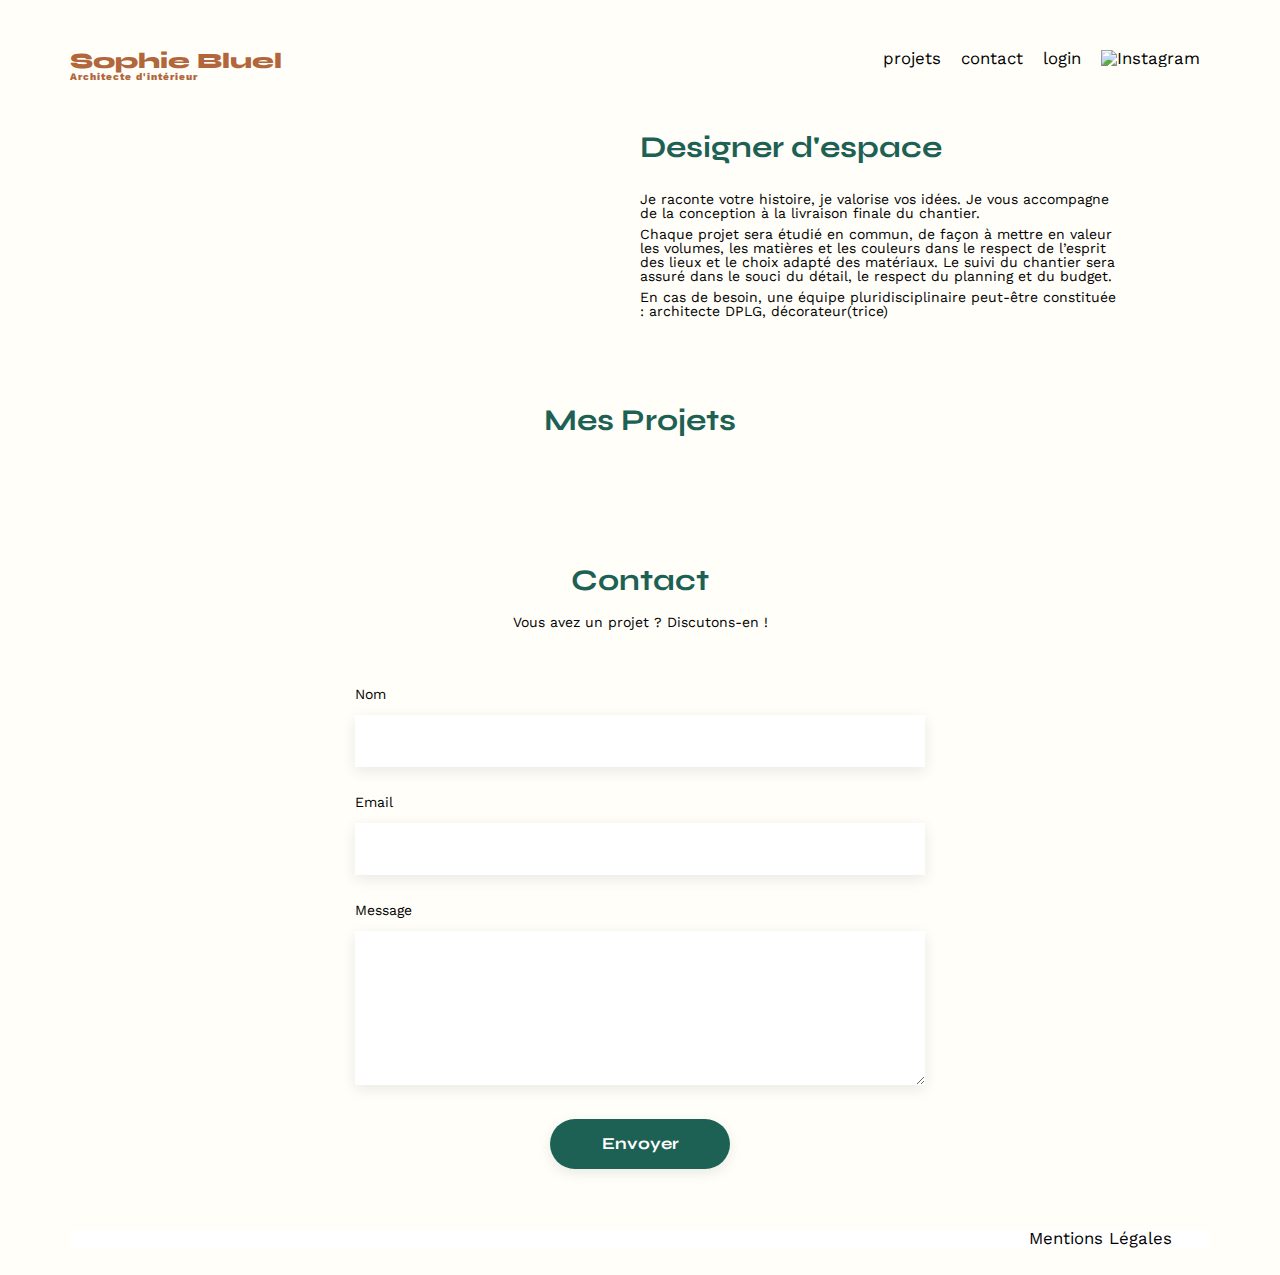
==== FrontEnd/index.html @ 9e283d84 "config.js + mode edition" ====
<!DOCTYPE html>
<html lang="fr">
<head>
	<meta charset="UTF-8">
	<title>Sophie Bluel - Architecte d'intérieur</title>
	<meta name="viewport" content="width=device-width, initial-scale=1.0">
	<link rel="preconnect" href="https://fonts.googleapis.com">
	<link rel="preconnect" href="https://fonts.gstatic.com" crossorigin>
	<link href="https://fonts.googleapis.com/css2?family=Syne:wght@700;800&family=Work+Sans&display=swap" rel="stylesheet">
	<meta name="description" content="">
	<link rel="stylesheet" href="./assets/style.css">
	<script src="https://kit.fontawesome.com/aa090f076d.js" crossorigin="anonymous"></script>
	<script type="module" src="works.js"></script>
	<script type="module" src="config.js"></script>
</head>
<body>
<header>
	<!--<div class="edit-mode"><p><i class="fa-regular fa-pen-to-square"></i> Mode édition</p></div>-->
	<div class="header-edit">
		<h1>Sophie Bluel <span>Architecte d'intérieur</span></h1>
		<nav>
			<ul>
				<li><a href="index.html">projets</a></li>
				<li><a href="#contact">contact</a></li>
				<li><a href="login.html" class="status">login</a>
					<a href="#"class="logout status connected">logout</a>
				</li>
				<li><img src="./assets/icons/instagram.png" alt="Instagram"></li>
			</ul>
		</nav>
	</div>
	
</header>
<main>
	<section id="introduction">
		<figure>
			<img src="./assets/images/sophie-bluel.png" alt="">
		</figure>
		<article>
			<h2>Designer d'espace</h2>
			<p>Je raconte votre histoire, je valorise vos idées. Je vous accompagne de la conception à la livraison finale du chantier.</p>
			<p>Chaque projet sera étudié en commun, de façon à mettre en valeur les volumes, les matières et les couleurs dans le respect de l’esprit des lieux et le choix adapté des matériaux. Le suivi du chantier sera assuré dans le souci du détail, le respect du planning et du budget.</p>
			<p>En cas de besoin, une équipe pluridisciplinaire peut-être constituée : architecte DPLG, décorateur(trice)</p>
		</article>
	</section>
	<section id="portfolio">
		<div class="edit-project">
    		<h2>Mes Projets</h2>
    		<!--<a href="#"><i class="fa-regular fa-pen-to-square"></i>  modifier</a>-->
		</div>
		<div class="btn-filtre">
			<!--
			<button class="btn-tous">Tous</button>
			<button class="btn-objet">Objets</button>
			<button class="btn-appart">Appartements</button>
			<button class="btn-resto">Hotel & restaurants</button>
		-->
			
		</div>
		<div class="gallery">
			<!-- generation works par l'api-->
		</div>
	</section>
	<section id="contact">
		<h2>Contact</h2>
		<p>Vous avez un projet ? Discutons-en !</p>
		<form action="#" method="post">
			<label for="name">Nom</label>
			<input type="text" name="name" id="name">
			<label for="email">Email</label>
			<input type="email" name="email" id="email">
			<label for="message">Message</label>
			<textarea name="message" id="message" cols="30" rows="10"></textarea>
			<input type="submit" value="Envoyer">
		</form>
	</section>
</main>

<footer>
	<nav>
		<ul>
			<li>Mentions Légales</li>
		</ul>
	</nav>
</footer>
</body>
</html>
---- FrontEnd/assets/style.css ----
/* http://meyerweb.com/eric/tools/css/reset/
   v2.0 | 20110126
   License: none (public domain)
*/

html, body, div, span, applet, object, iframe,
h1, h2, h3, h4, h5, h6, p, blockquote, pre,
a, abbr, acronym, address, big, cite, code,
del, dfn, em, img, ins, kbd, q, s, samp,
small, strike, strong, sub, sup, tt, var,
b, u, i, center,
dl, dt, dd, ol, ul, li,
fieldset, form, label, legend,
table, caption, tbody, tfoot, thead, tr, th, td,
article, aside, canvas, details, embed,
figure, figcaption, footer, header, hgroup,
menu, nav, output, ruby, section, summary,
time, mark, audio, video {
	margin: 0;
	padding: 0;
	border: 0;
	font-size: 100%;
	font: inherit;
	vertical-align: baseline;
	
	
}
body {
	background-color:#FFFEF8;
}
/* HTML5 display-role reset for older browsers */
article, aside, details, figcaption, figure,
footer, header, hgroup, menu, nav, section {
	display: block;
}
body {
	line-height: 1;
}
ol, ul {
	list-style: none;
}
blockquote, q {
	quotes: none;
}
blockquote:before, blockquote:after,
q:before, q:after {
	content: '';
	content: none;
}
table {
	border-collapse: collapse;
	border-spacing: 0;
}
/** end reset css**/
body {
	max-width: 1140px;
	margin:auto;
	font-family: 'Work Sans' ;
	font-size: 14px;
}
.header-edit {
	display: flex;
	justify-content: space-between;
	margin: 50px 0
}
.edit-mode{
	display:flex;
	background-color: black;
	height: 50px;
	justify-content: center;
    align-items: center;
}
.edit-mode p{
	color: white;
	text-align: center;
}
section {
	margin: 50px 90px
}
.btn-filtre{
	display: flex;
	justify-content: center;
	gap: 15px;
	margin-bottom: 50px;
}
.btn-filtre button {
	background-color: white;
	font-size: 18px;
	font-family: 'Syne';
	color: #1D6154;
	border: 1px solid #1D6154;
	border-radius: 60px;
	padding: 5px 10px 5px 10px;
}
.btn-filtre .filtre-actif{
	background-color: #1D6154;
	color: white;
}
h1{
	display: flex;
	flex-direction: column;
	font-family: 'Syne';
	font-size: 22px;
	font-weight: 800;
	color: #B1663C
}

h1 > span {
	font-family: 'Work Sans';
	font-size:10px;
	letter-spacing: 0.1em;
;
}

h2{
	font-family: 'Syne';
	font-weight: 700;
	font-size: 30px;
	color: #1D6154
}
nav ul {
	display: flex;
	align-items: center;
	list-style-type: none;

}
nav li {
	padding: 0 10px;
	font-size: 1.2em;
}
a{
	color: black;
	text-decoration: none;
}
a:hover { /*a voir*/
	color: #B1663C;
}
#introduction {
	display: flex;
	align-items: center;
}
#introduction figure {
	flex: 1
}
#introduction img {
	display: block;
	/*margin: auto;*/
	width: 80%;
}
.edit-project{
	display: flex;
    justify-content: center; 
    align-items: center; 
    gap:15px;
}
.edit-link{
	margin-left: 2.5em;
}
.edit-project h2 {
    text-align: center; /* Centre le texte du titre */
}

#introduction article {
	flex: 1
}
#introduction h2 {
	margin-bottom: 1em;
}

#introduction p {
	margin-bottom: 0.5em;
}
#portfolio h2 {
	text-align: center;
	margin-bottom: 1em;
	margin-top: 1em;
}
.gallery {
	width: 100%;
	display: grid;
	grid-template-columns: 1fr 1fr 1fr;
	grid-column-gap: 20px;
	grid-row-gap: 20px;
}

.gallery img {
	width: 100%;

}
#contact {
	width: 50%;
margin: auto;
}
.connected{
	display : none;
}
#login {
	width: 30%;
margin: auto;
display: flex;
flex-direction: column;
}
#login a{
	text-align: center;
	text-decoration: underline;
	color:#3d3d3d;
}
.page-active{
	font-weight: bold;
}
#login a:hover{
	color:#B1663C;
}
.erreur-connect{
	color: red;
}
#contact > * ,#login > *{
	text-align: center;

}
#contact h2, #login h2{
	margin-bottom: 20px;
}
#contact form, #login form {
	text-align: left;
	margin-top:30px;
	display: flex;
	flex-direction: column;
}

#contact input, #login input {
	height: 50px;
	font-size: 1.2em;
	border: none;
	box-shadow: 0px 4px 14px rgba(0, 0, 0, 0.09);
}
#contact label, #login label {
	margin: 2em 0 1em 0;
}
#contact textarea {
	border: none;
	box-shadow: 0px 4px 14px rgba(0, 0, 0, 0.09);
}

input[type="submit"]{
	font-family: 'Syne';
	font-weight: 700;
	color: white;
	background-color: #1D6154;
	margin : 2em auto ;
	width: 180px;
	text-align: center;
	border-radius: 60px ;
}
footer{
	background-color: white;
}
footer nav ul {
	display: flex;
	justify-content: flex-end;
	margin: 2em
}
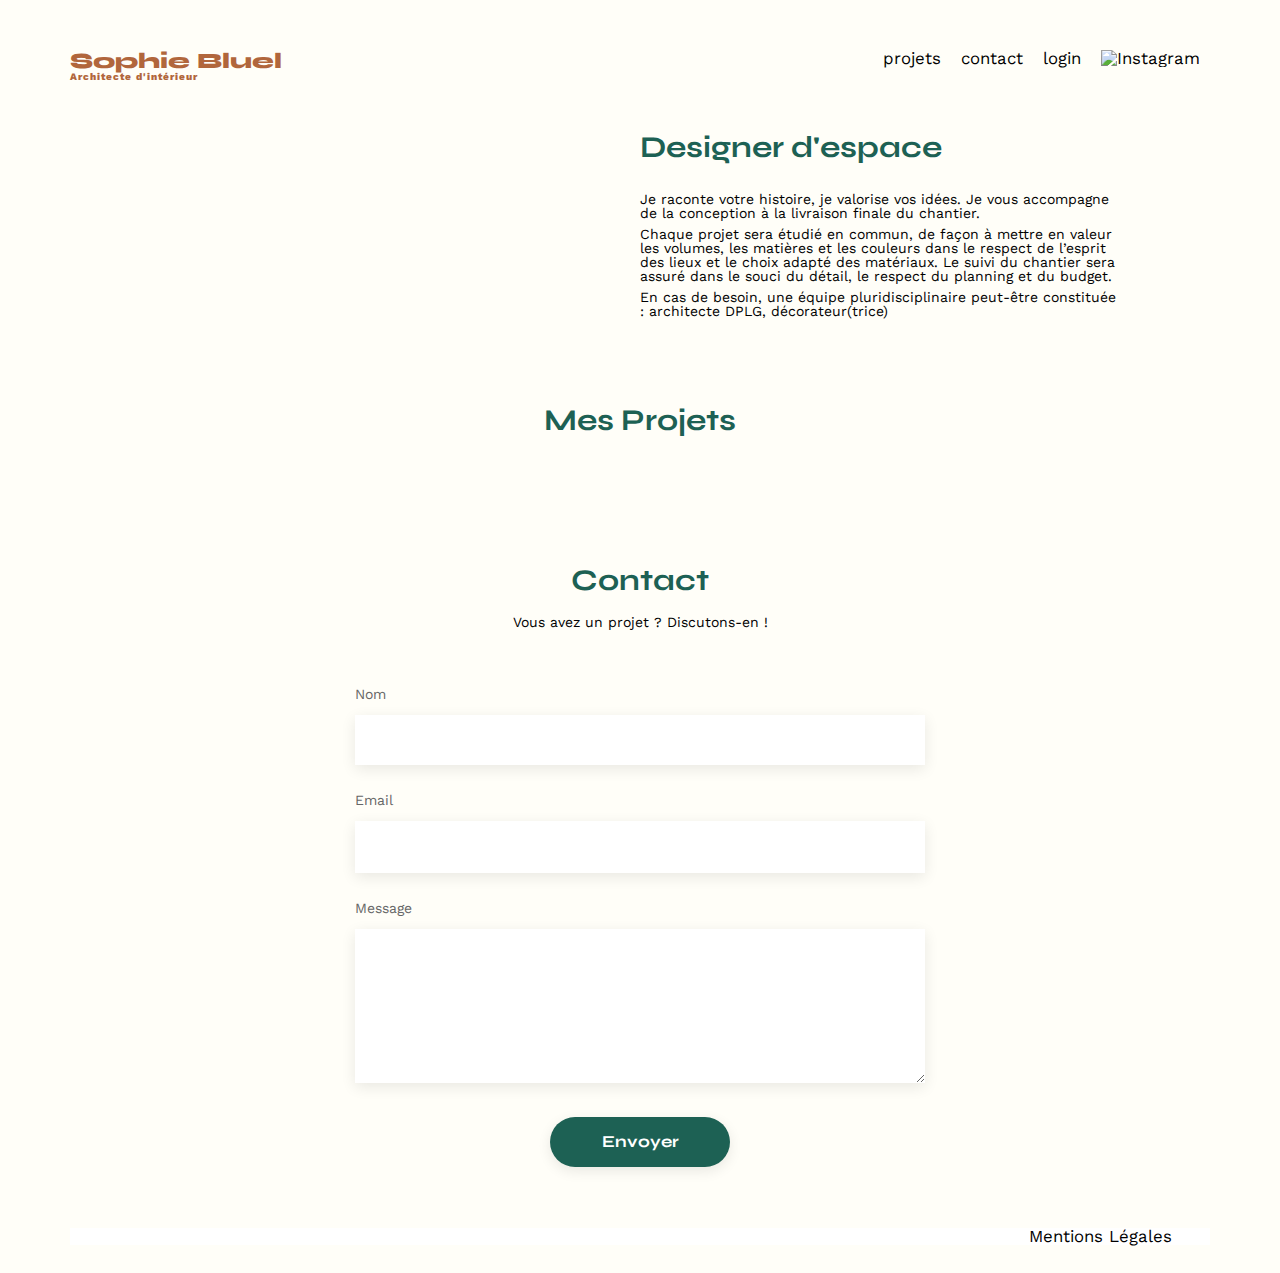
==== commit 78a6572c: "modale ajout html et css" ====
--- a/FrontEnd/index.html
+++ b/FrontEnd/index.html
@@ -10,12 +10,12 @@
 	<meta name="description" content="">
 	<link rel="stylesheet" href="./assets/style.css">
 	<script src="https://kit.fontawesome.com/aa090f076d.js" crossorigin="anonymous"></script>
-	<script type="module" src="works.js"></script>
-	<script type="module" src="config.js"></script>
+	<script type="module" src="./assets/works.js"></script>
+	<script type="module" src="./assets/config.js"></script>
+	<script type="module" src="./assets/edit.js"></script>
 </head>
 <body>
 <header>
-	<!--<div class="edit-mode"><p><i class="fa-regular fa-pen-to-square"></i> Mode édition</p></div>-->
 	<div class="header-edit">
 		<h1>Sophie Bluel <span>Architecte d'intérieur</span></h1>
 		<nav>
@@ -23,7 +23,7 @@
 				<li><a href="index.html">projets</a></li>
 				<li><a href="#contact">contact</a></li>
 				<li><a href="login.html" class="status">login</a>
-					<a href="#"class="logout status connected">logout</a>
+					<a href="#" class="logout status connected">logout</a>
 				</li>
 				<li><img src="./assets/icons/instagram.png" alt="Instagram"></li>
 			</ul>
@@ -46,16 +46,8 @@
 	<section id="portfolio">
 		<div class="edit-project">
     		<h2>Mes Projets</h2>
-    		<!--<a href="#"><i class="fa-regular fa-pen-to-square"></i>  modifier</a>-->
 		</div>
 		<div class="btn-filtre">
-			<!--
-			<button class="btn-tous">Tous</button>
-			<button class="btn-objet">Objets</button>
-			<button class="btn-appart">Appartements</button>
-			<button class="btn-resto">Hotel & restaurants</button>
-		-->
-			
 		</div>
 		<div class="gallery">
 			<!-- generation works par l'api-->
@@ -83,5 +75,52 @@
 		</ul>
 	</nav>
 </footer>
+<div class="background-modale">
+	<div class="modale">
+		<div class="delete-modale inactive-modale">
+			<i class="fa-solid fa-xmark"></i>
+			<h3>Galerie photo</h3>
+			<div class="gallery-modale">
+			</div>
+			<button id="ajout-photo">Ajouter une photo</button>
+		</div>
+		<div class="ajout-modale">
+			<div class="nav-modale">
+				<i class="fa-solid fa-arrow-left"></i>
+				<i class="fa-solid fa-xmark"></i>
+			</div>
+			
+			<h3>Ajout photo</h3>
+			<form class="photo-form">
+				<div class="file-upload">
+					<label for="file-input" class="file-label">
+						<i class="fa-regular fa-image"></i>
+						<span>+ Ajouter photo</span>
+					</label>
+					<input type="file" id="file-input" class="file-input" accept=".jpg, .png" />
+					<p class="file-info">jpg, png : 4mo max</p>
+				</div>
+	
+				<div class="form-group">
+					<label for="title">Titre</label>
+					<input type="text" id="title" placeholder="Titre" required>
+				
+	
+				
+					<label for="category">Catégorie</label>
+					<select id="category" required>
+						<option value="" disabled selected>Choisir une catégorie</option>
+						<option value="nature">Nature</option>
+						<option value="voyage">Voyage</option>
+						<option value="art">Art</option>
+						<option value="autre">Autre</option>
+					</select>
+				</div>
+				<button type="submit" class="submit-btn">Valider</button>
+			</form>
+		</div>
+	
+	</div>
+</div>
 </body>
 </html>
--- a/FrontEnd/assets/style.css
+++ b/FrontEnd/assets/style.css
@@ -2,6 +2,210 @@
    v2.0 | 20110126
    License: none (public domain)
 */
+.background-modale {
+    display: none; 
+    justify-content: center; 
+    align-items: center; 
+    position: fixed; 
+    top: 0; 
+    left: 0; 
+    height: 100vh; 
+    width: 100vw; 
+    background-color: rgba(0, 0, 0, 0.5); 
+    z-index: 1000; 
+}
+.active-modale{
+	display: flex !important;
+}
+.inactive-modale{
+	display: none !important;
+}
+.delete-modale{
+	display: flex;
+	flex-direction: column;
+	align-items: center;
+}
+.ajout-modale{
+	display:flex ;
+	flex-direction: column;
+	width:100%;
+	align-items: center;
+}
+.nav-modale{
+	width:100%;
+	display:flex;
+}
+.fa-arrow-left:hover{
+	cursor:pointer;
+}
+.file-upload{
+	background-color: #e9f5ff;
+    border: 0px dashed #b3d8ff;
+    padding: 20px;
+    border-radius: 10px;
+    text-align: center;
+    margin-bottom: 20px;
+    position: relative;
+	width:100%;
+	box-sizing: border-box;
+}
+.file-label {
+    display: flex;
+	flex-direction: column;
+    font-size: 1em;
+    color: #B9C5CC;
+    cursor: pointer;
+	align-items: center;
+}
+.file-label span{
+	background-color: #cbd6dc;
+	color: #306685;
+	width: 40%;
+    padding: 10px;
+    border-radius: 60px;
+}
+.file-label i {
+    font-size: 4em;
+    margin-bottom: 10px;
+    color: #B9C5CC;
+}
+
+.file-input {
+    display: none;
+}
+.file-info {
+    font-size: 0.9em;
+    color: #666;
+    margin-top: 10px;
+}
+.photo-form{
+	display: flex;
+	flex-direction: column;
+	align-items: center;
+	width: 80%;
+}
+.form-group {
+	display:flex;
+	flex-direction: column;
+	width: 100%;
+    margin-bottom: 15px;
+    text-align: left;
+	border-bottom: 1px solid #b3b3b3;
+	padding-bottom: 20px;
+	gap: 15px;
+}
+label {
+    font-size: 0.9em;
+    color: #666;
+    margin-bottom: 5px;
+    display: block;
+}
+input[type="text"],
+select {
+    width: 100%;
+    padding: 10px;
+    font-size: 1em;
+    border: 0px;
+    outline: none;
+	box-sizing: border-box;
+	box-shadow: 0px 4px 14px 0px #00000017;
+
+}
+
+.ajout-modale h3 {
+    margin-bottom: 20px;
+    font-size: 1.5em;
+}
+.submit-btn {
+    background-color: #A7A7A7;
+	font-family: "syne";
+	font-weight: 700;
+    color: white;
+    border: none;
+    border-radius: 60px;
+    padding: 10px;
+    font-size: 1em;
+    cursor: pointer;
+    width: 60%;
+    margin-top: 10px;
+}
+
+.modale h3{
+	font-size : 1.17em;
+	font-weight: 400;
+
+}
+.modale{
+	display: flex;
+	flex-direction: column;
+	background-color: white; 
+    padding: 20px; 
+    border-radius: 10px; 
+	width: 30%;
+    text-align: center; 
+    z-index: 1010; 
+	align-items: center;
+}
+.fa-xmark{
+	margin-left: 95%;
+}
+.fa-xmark:hover{
+	cursor: pointer;
+}
+.gallery-modale{
+	margin-top: 30px;
+    width: 85%;
+    display: grid;
+    grid-template-columns: 1fr 1fr 1fr 1fr 1fr;
+    grid-column-gap: 5px;
+    grid-row-gap: 20px;
+	border-bottom: #b3b3b3 1px solid;
+	padding-bottom: 30px;
+}
+.gallery-modale img {
+	width: 100%;
+
+}
+#ajout-photo{
+	font-family: 'Syne';
+	font-weight: 700;
+	color: white;
+	background-color: #1D6154;
+	text-align: center;
+	border-radius: 60px ;
+	border: 0px;
+	padding:10px 0px 10px 0px;
+	width: 50%;
+	margin: 20px;
+	
+}
+.gallery-modale figure{
+		position: relative; /* Nécessaire pour positionner le bouton par rapport à l'image */
+		display: inline-block;
+}
+.gallery-modale figure img {
+    display: block; /* Supprime l'espace sous l'image */
+    width: 100%; /* Ajuste la taille de l'image si nécessaire */
+    height: auto;
+}
+.delete-button {
+    position: absolute; /* Positionne le bouton par rapport au conteneur */
+    top: 3px; /* Distance depuis le haut */
+    right: 3px; /* Distance depuis la droite */
+    background-color: black; /* Couleur de fond du bouton */
+    color: white; /* Couleur de l'icône */
+    border: none; /* Pas de bordure */
+    border-radius: 2px; /* Bouton rond */
+    width: 17px; /* Taille du bouton */
+    height: 17px; /* Taille du bouton */
+    display: flex; /* Centrage de l'icône */
+    justify-content: center;
+    align-items: center;
+    cursor: pointer;
+}
+.delete-button i {
+    font-size: 9px; /* Ajuste la taille de l'icône */
+}
 
 html, body, div, span, applet, object, iframe,
 h1, h2, h3, h4, h5, h6, p, blockquote, pre,
@@ -74,6 +278,10 @@
 	color: white;
 	text-align: center;
 }
+.edit-project span:hover{
+	color:#B1663C;
+	cursor: pointer;
+}
 section {
 	margin: 50px 90px
 }
@@ -261,3 +469,5 @@
 	margin: 2em
 }
 
+
+
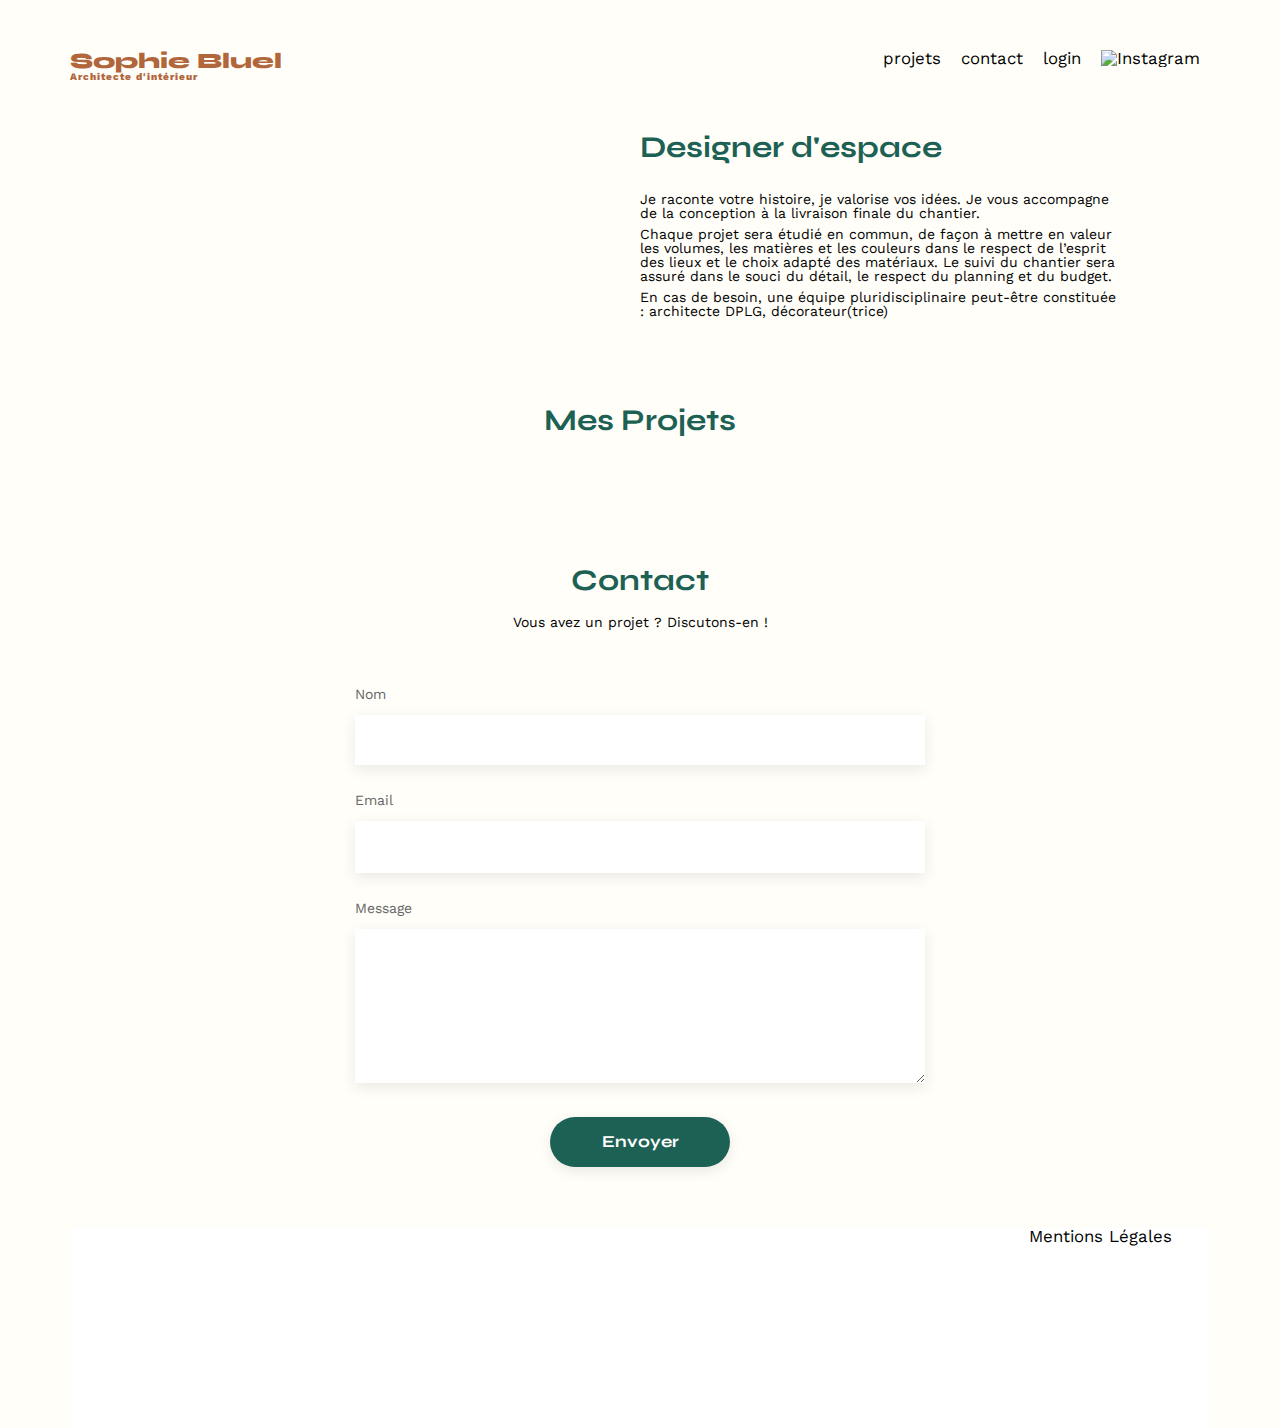
==== commit 2a07f4ae: "ajout projet fonctionnel" ====
--- a/FrontEnd/index.html
+++ b/FrontEnd/index.html
@@ -11,7 +11,6 @@
 	<link rel="stylesheet" href="./assets/style.css">
 	<script src="https://kit.fontawesome.com/aa090f076d.js" crossorigin="anonymous"></script>
 	<script type="module" src="./assets/works.js"></script>
-	<script type="module" src="./assets/config.js"></script>
 	<script type="module" src="./assets/edit.js"></script>
 </head>
 <body>
@@ -77,14 +76,14 @@
 </footer>
 <div class="background-modale">
 	<div class="modale">
-		<div class="delete-modale inactive-modale">
+		<div class="delete-modale">
 			<i class="fa-solid fa-xmark"></i>
 			<h3>Galerie photo</h3>
 			<div class="gallery-modale">
 			</div>
 			<button id="ajout-photo">Ajouter une photo</button>
 		</div>
-		<div class="ajout-modale">
+		<div class="ajout-modale inactive-modale">
 			<div class="nav-modale">
 				<i class="fa-solid fa-arrow-left"></i>
 				<i class="fa-solid fa-xmark"></i>
@@ -93,27 +92,25 @@
 			<h3>Ajout photo</h3>
 			<form class="photo-form">
 				<div class="file-upload">
-					<label for="file-input" class="file-label">
+					<div class="file-upload-info"><label for="file-input" class="file-label">
 						<i class="fa-regular fa-image"></i>
 						<span>+ Ajouter photo</span>
 					</label>
 					<input type="file" id="file-input" class="file-input" accept=".jpg, .png" />
 					<p class="file-info">jpg, png : 4mo max</p>
+					</div>
+					
+					<div class="preview-project inactive-modale">
+
+					</div>
 				</div>
+				
 	
 				<div class="form-group">
 					<label for="title">Titre</label>
 					<input type="text" id="title" placeholder="Titre" required>
-				
-	
-				
 					<label for="category">Catégorie</label>
 					<select id="category" required>
-						<option value="" disabled selected>Choisir une catégorie</option>
-						<option value="nature">Nature</option>
-						<option value="voyage">Voyage</option>
-						<option value="art">Art</option>
-						<option value="autre">Autre</option>
 					</select>
 				</div>
 				<button type="submit" class="submit-btn">Valider</button>
--- a/FrontEnd/assets/style.css
+++ b/FrontEnd/assets/style.css
@@ -17,6 +17,15 @@
 .active-modale{
 	display: flex !important;
 }
+.preview-project{
+	display: flex;
+	align-items: center;
+	flex-direction: column;
+	height: 100%;
+}
+.preview-project img{
+	height: 100%;
+}
 .inactive-modale{
 	display: none !important;
 }
@@ -24,6 +33,7 @@
 	display: flex;
 	flex-direction: column;
 	align-items: center;
+	position: relative;
 }
 .ajout-modale{
 	display:flex ;
@@ -34,6 +44,10 @@
 .nav-modale{
 	width:100%;
 	display:flex;
+	position: relative;
+}
+.nav-modale .fa-xmark{
+	margin-left:94%;
 }
 .fa-arrow-left:hover{
 	cursor:pointer;
@@ -41,13 +55,17 @@
 .file-upload{
 	background-color: #e9f5ff;
     border: 0px dashed #b3d8ff;
-    padding: 20px;
-    border-radius: 10px;
+    padding: 0px;
+    border-radius: 3px;
     text-align: center;
     margin-bottom: 20px;
     position: relative;
 	width:100%;
+	height: 170px;
 	box-sizing: border-box;
+}
+.file-upload-info{
+	padding:20px;
 }
 .file-label {
     display: flex;
@@ -129,7 +147,9 @@
     width: 60%;
     margin-top: 10px;
 }
-
+.active-btn{
+	background-color: #1D6154;
+}
 .modale h3{
 	font-size : 1.17em;
 	font-weight: 400;
@@ -142,12 +162,16 @@
     padding: 20px; 
     border-radius: 10px; 
 	width: 30%;
+	/*height: 64%;*/
     text-align: center; 
     z-index: 1010; 
 	align-items: center;
 }
 .fa-xmark{
-	margin-left: 95%;
+	/*margin-left: 95%;*/
+	position:absolute;
+	top:3px;
+	right:3px;
 }
 .fa-xmark:hover{
 	cursor: pointer;
@@ -178,6 +202,9 @@
 	width: 50%;
 	margin: 20px;
 	
+}
+#ajout-photo:hover{
+	cursor: pointer;
 }
 .gallery-modale figure{
 		position: relative; /* Nécessaire pour positionner le bouton par rapport à l'image */
@@ -462,6 +489,7 @@
 }
 footer{
 	background-color: white;
+	height:200px;
 }
 footer nav ul {
 	display: flex;
